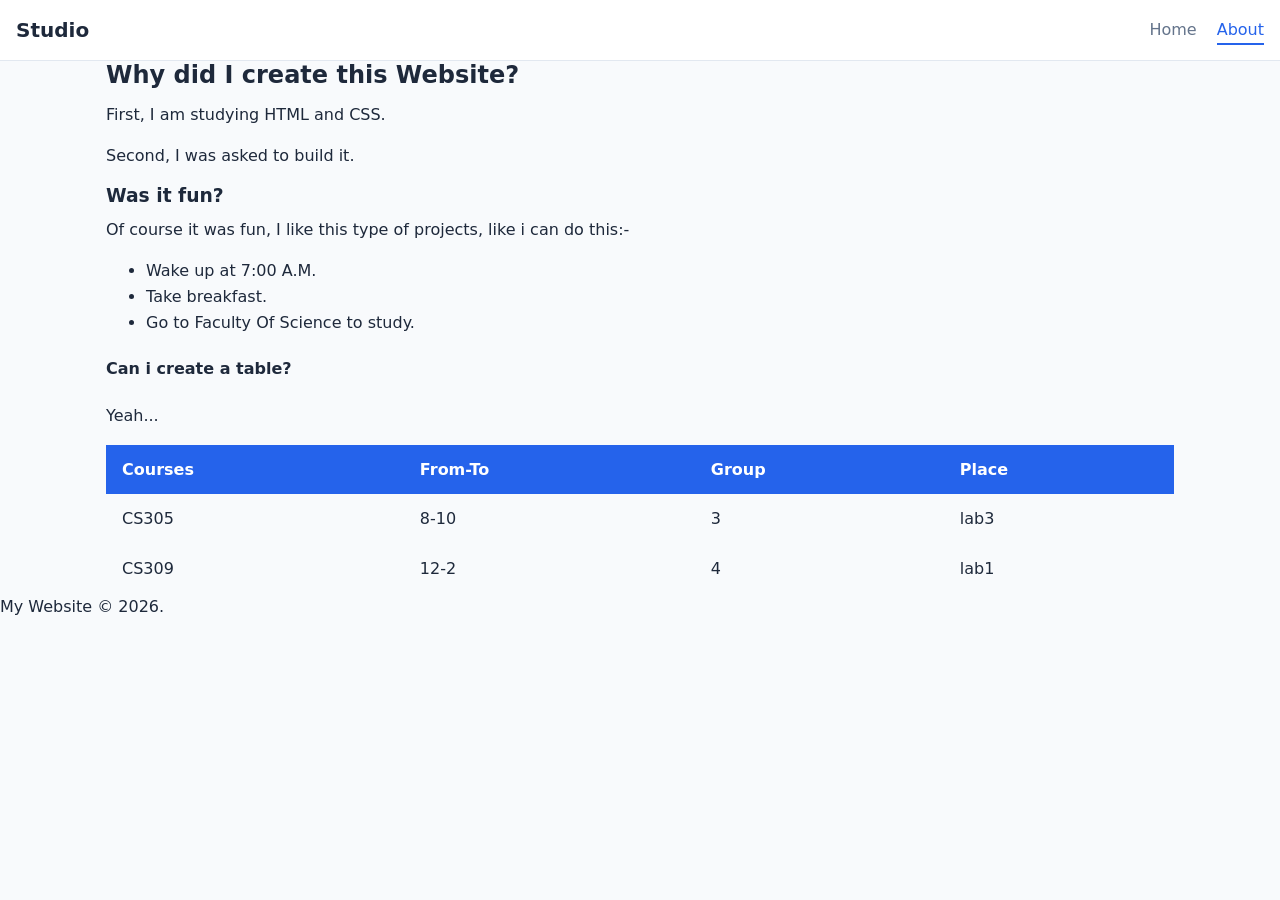
==== about.html @ bb8afc95 "Initial commit: add HTML and CSS" ====
<!DOCTYPE html>
<html lang="en">
    <head>
        <meta charset="UTF-8">
        <meta name="viewport" content="width=device-width, initial-scale=1.0">
        <title>About us</title>
        <link rel="stylesheet" href="css/styles.css">
    </head>
    <body>
        <header class="site-header">
            <a class="logo" href="index.html">Studio</a>
            <nav>
                <ul>
                    <li><a href="index.html">Home</a></li>
                    <li><a class="active" href="about.html">About</a></li>
                </ul>
            </nav>
        </header>
        <main class="container">
            <section>
                <h2>Why did I create this Website?</h2>
                <p>First, I am studying HTML and CSS.</p>
                <p>Second, I was asked to build it.</p>
                <h3>Was it fun?</h3>
                <p>Of course it was fun, I like this type of projects, like i can do this:-</p>
                <ul>
                    <li>Wake up at 7:00 A.M.</li>
                    <li>Take breakfast.</li>
                    <li>Go to Faculty Of Science to study.</li>
                </ul>
                <h4>Can i create a table?</h4>
                <p>Yeah...</p>
                <table>
                    <tr>
                        <th>Courses</th>
                        <th>From-To</th>
                        <th>Group</th>
                        <th>Place</th>
                    </tr>
                    <tr>
                        <td>CS305</td>
                        <td>8-10</td>
                        <td>3</td>
                        <td>lab3</td>
                    </tr>
                    <tr>
                        <td>CS309</td>
                        <td>12-2</td>
                        <td>4</td>
                        <td>lab1</td>
                    </tr>
                </table>
            </section>
        </main>
        <footer>My Website © 2026.</footer>
    </body>
</html>
---- css/styles.css ----
/*body {
    font-family: Arial,  sans-serif;
    background-color: rgb(235, 238, 231);
    margin: 0;
    color: #222;
}
header {
    background-color:rgb(60, 94, 82);
    color: aliceblue;
    padding: 10px;
    padding-left: 20px;
    margin: 0 ;
}
header a {
    color: beige;
}
main {
    max-width: 800px;
    margin: 30px auto;
    padding: 0 20px;
}
section {
    background-color: aliceblue;
    border-radius: 10px;
    padding: 25px;
    margin: 10px;
}
table {
    border-collapse: collapse;
    width: 100%;
}
th,
td {
    text-align: left;
    border: 2px solid darkgray;
    padding: 10px;
}
th {
    background-color:rgb(60, 94, 82);
    color: aliceblue;
}
footer {
    text-align: center;
    padding: 10px;
} */
:root {
    --primary:#2563eb;
    --bg:#f8fafc;
    --text: #1e293b;
    --radius: 8px;
    /* extra variables we will also use */
    --primary-dark: #1d4ed8;
    --surface: #ffffff;
    --border: #e2e8f0;
    --muted: #64748b;
    --space: 16px;
}

* { box-sizing: border-box; }

body {
    margin: 0;
    font-family: system-ui,-apple-system,"Segoe UI", sans-serif;
    background: var(--bg);
    color: var(--text);
    line-height: 1.6;
}

h1, h2, h3 {line-height: 1.2; margin:0 0 .5em;}

p {margin: 0 0 1em;}
a {color:var(--primary);}

.container {
    max-width: 1100px;
    margin: 0 auto;
    padding: 0 var(--space);
}

/* ---------- Navigation = FLEXBOX ---------- */
.site-header {
        display: flex;
        justify-content: space-between; /* logo left, links right */
        align-items: center; /* vertically centered */
        flex-wrap: wrap; /* wrap if the screen is too narrow */
        gap: var(--space);
        padding: 14px var(--space);
        background: var(--surface);
        border-bottom: 1px solid var(--border);
}
.logo { font-weight: 700;
        font-size: 1.25rem; 
        color: var(--text); 
        text-decoration: none; 
}
.site-header ul { 
        display: flex; 
        gap: 20px; 
        list-style: none; 
        margin: 0;
        padding: 0; 
}
.site-header a:not(.logo) { 
        text-decoration: none; 
        color: var(--muted);
        padding: 4px 0; 
}
.site-header a:not(.logo):hover,
.site-header a.active { 
        color: var(--primary); 
        border-bottom: 2px solid var(--primary); 
}
/* ---------- Hero ---------- */
.hero { padding: 64px 0 40px; }
.hero p { max-width: 55ch; color: var(--muted); font-size: 1.125rem; }
.hero .actions { 
    display: flex; gap: 12px;
    flex-wrap: wrap;
    margin-top: 24px;
}
/* ---------- Buttons ---------- */
.btn {
    display: inline-block;
    padding: 10px 20px;
    font: inherit;
    font-weight: 600;
    color: #fff;
    background: var(--primary);
    border: 2px solid var(--primary);
    border-radius: var(--radius);
    text-decoration: none;
    cursor: pointer;
    transition: background .15s, border-color .15s;
}
/* hover state (.is-hover lets us show the hover look without a mouse) */
.btn:hover:not(:disabled),
.btn.is-hover {
    background: var(--primary-dark);
    border-color: var(--primary-dark);
}
.btn:focus-visible { 
    outline: 3px solid #93b4f8; 
    outline-offset: 2px; 
}
/* disabled state */
.btn:disabled {
    background: #cbd5e1;
    border-color: #cbd5e1;
    color: #64748b;
    cursor: not-allowed;
}
.btn-outline { background: transparent; 
    color: var(--primary); 
}
.btn-outline:hover:not(:disabled) { 
    background: var(--primary); 
    color: #fff;
}
/* ---------- Card ---------- */
.card {
    background: var(--surface);
    border: 1px solid var(--border);
    border-radius: var(--radius);
    padding: 24px;
    box-shadow: 0 1px 3px rgba(15, 23, 42, .08);
}
.card h3 { font-size: 1.25rem; }
.card p { color: var(--muted); }
.card .btn { margin-top: 4px; }
/* ---------- Main content = GRID ---------- */
.grid {
    display: grid;
    grid-template-columns: repeat(3, 1fr); /* 3 equal columns */
    gap: 24px;
    padding-bottom: 48px;
}
.grid .wide { grid-column: 1 / -1; } 
/* from the first line to the last = full width */
/* ---------- Footer ---------- */
.site-footer {
    border-top: 1px solid var(--border);
    padding: 24px 0;
    color: var(--muted);
    text-align: center;
}
/* ---------- ONE breakpoint: mobile = single column ---------- */
@media (max-width: 700px) {
    .grid { grid-template-columns: 1fr; }
}
/* ---------- Responsive table ---------- */
.table-wrap {
overflow-x: auto; /* scrolls sideways on small screens */
border: 1px solid var(--border);
border-radius: var(--radius);
background: var(--surface);
}
table { 
    width: 100%; 
    min-width: 520px; 
    border-collapse: collapse; 
}
th, td { 
    padding: 12px 16px; 
    text-align: left; 
}
th { 
    background: var(--primary); 
    color: #fff; 
    white-space: nowrap; 
}
tbody tr:nth-child(even) { 
    background: var(--bg); 
} 
/* zebra rows */
tbody tr:hover { background: #e0e9fd; }
.badge { padding: 2px 10px; 
    border-radius: 999px; 
    font-size: .85rem; 
    font-weight: 600; 
    background: #dcfce7; 
    color: #166534; 
}
.badge.off { 
    background: #fee2e2; 
    color: #991b1b; 
}
/* ---------- Components page helpers ---------- */
.section { padding: 32px 0 8px; }
.section > h2 { margin-bottom: 16px; }
.row { 
    display: flex; 
    flex-wrap: wrap; gap: 16px; 
    align-items: center; 
}
.label { 
    color: var(--muted); 
    font-size: .9rem; 
}
.swatches { 
    display: grid; 
    grid-template-columns: repeat(auto-fit, minmax(140px, 1fr));
    gap: 16px; 
}
.swatch { border: 1px solid var(--border); 
    border-radius: var(--radius);
    overflow: hidden; 
    background: var(--surface); 
}
.swatch i { 
    display: block; 
    height: 56px; 
}
.swatch code { 
    display: block; 
    padding: 8px 12px; 
    font-size: .85rem; 
}
form.card {
    display: flex;
    flex-direction: column;
    gap : 10px;
}
form.card input,
form.card select,
form.card textarea {
    padding: 10px;
    border: 1px solid var(--border);
    border-radius: var(--radius);
    font: inherit;
}
form.card textarea {
    min-height: 150px;
    resize:vertical;
}
form.card label {
    font-weight: 600;
}
form.card .btn {
    width: fit-content;
    padding: 10px 20px;
}
input[type="date"] {
    padding: 12px;
    font-size: 16px;
}
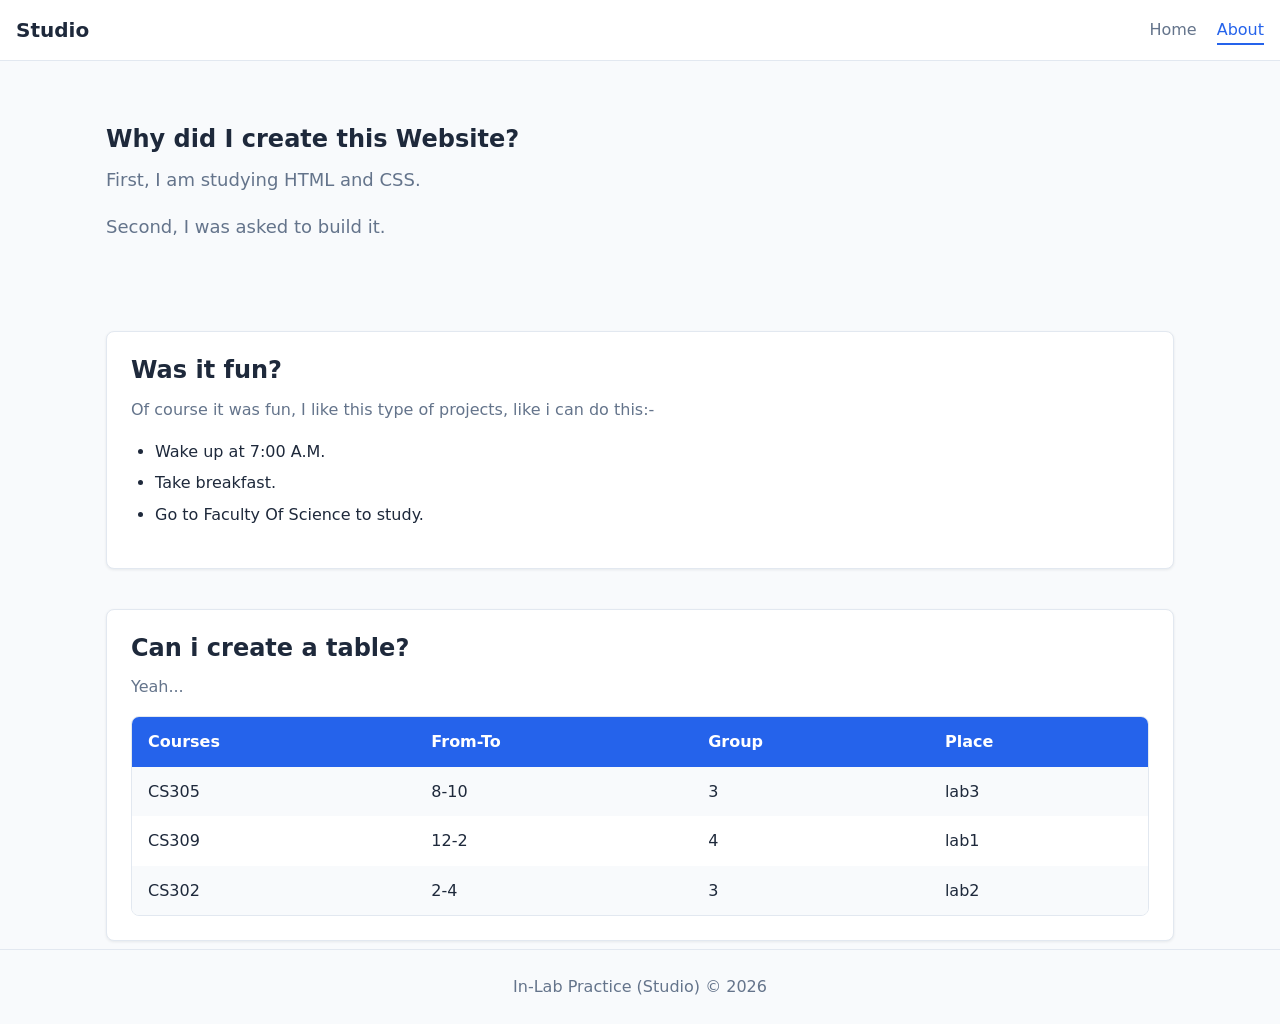
==== commit 3684af96: "Improving about page and styles" ====
--- a/about.html
+++ b/about.html
@@ -17,19 +17,27 @@
             </nav>
         </header>
         <main class="container">
-            <section>
-                <h2>Why did I create this Website?</h2>
+            <section class="hero">
+                <h1>Why did I create this Website?</h1>
                 <p>First, I am studying HTML and CSS.</p>
                 <p>Second, I was asked to build it.</p>
-                <h3>Was it fun?</h3>
+            </section>
+            <section class="section">    
+                <div class="card">
+                <h2>Was it fun?</h2>
                 <p>Of course it was fun, I like this type of projects, like i can do this:-</p>
                 <ul>
                     <li>Wake up at 7:00 A.M.</li>
                     <li>Take breakfast.</li>
                     <li>Go to Faculty Of Science to study.</li>
                 </ul>
-                <h4>Can i create a table?</h4>
+                </div>
+            </section>
+            <section class="section">
+                <div class="card">
+                <h2>Can i create a table?</h2>
                 <p>Yeah...</p>
+                <div class="table-wrap">
                 <table>
                     <tr>
                         <th>Courses</th>
@@ -49,9 +57,18 @@
                         <td>4</td>
                         <td>lab1</td>
                     </tr>
+                    <tr>
+                        <td>CS302</td>
+                        <td>2-4</td>
+                        <td>3</td>
+                        <td>lab2</td>
+                    </tr>
                 </table>
-            </section>
+            </div>
+        </section>
         </main>
-        <footer>My Website © 2026.</footer>
+        <footer class="site-footer">
+            <div class="container">In-Lab Practice (Studio) © 2026</div>
+        </footer>
     </body>
 </html>
--- a/css/styles.css
+++ b/css/styles.css
@@ -282,4 +282,11 @@
 input[type="date"] {
     padding: 12px;
     font-size: 16px;
+}
+.card ul {
+    padding-left: 24px;
+}
+
+.card li {
+    margin-bottom: 6px;
 }
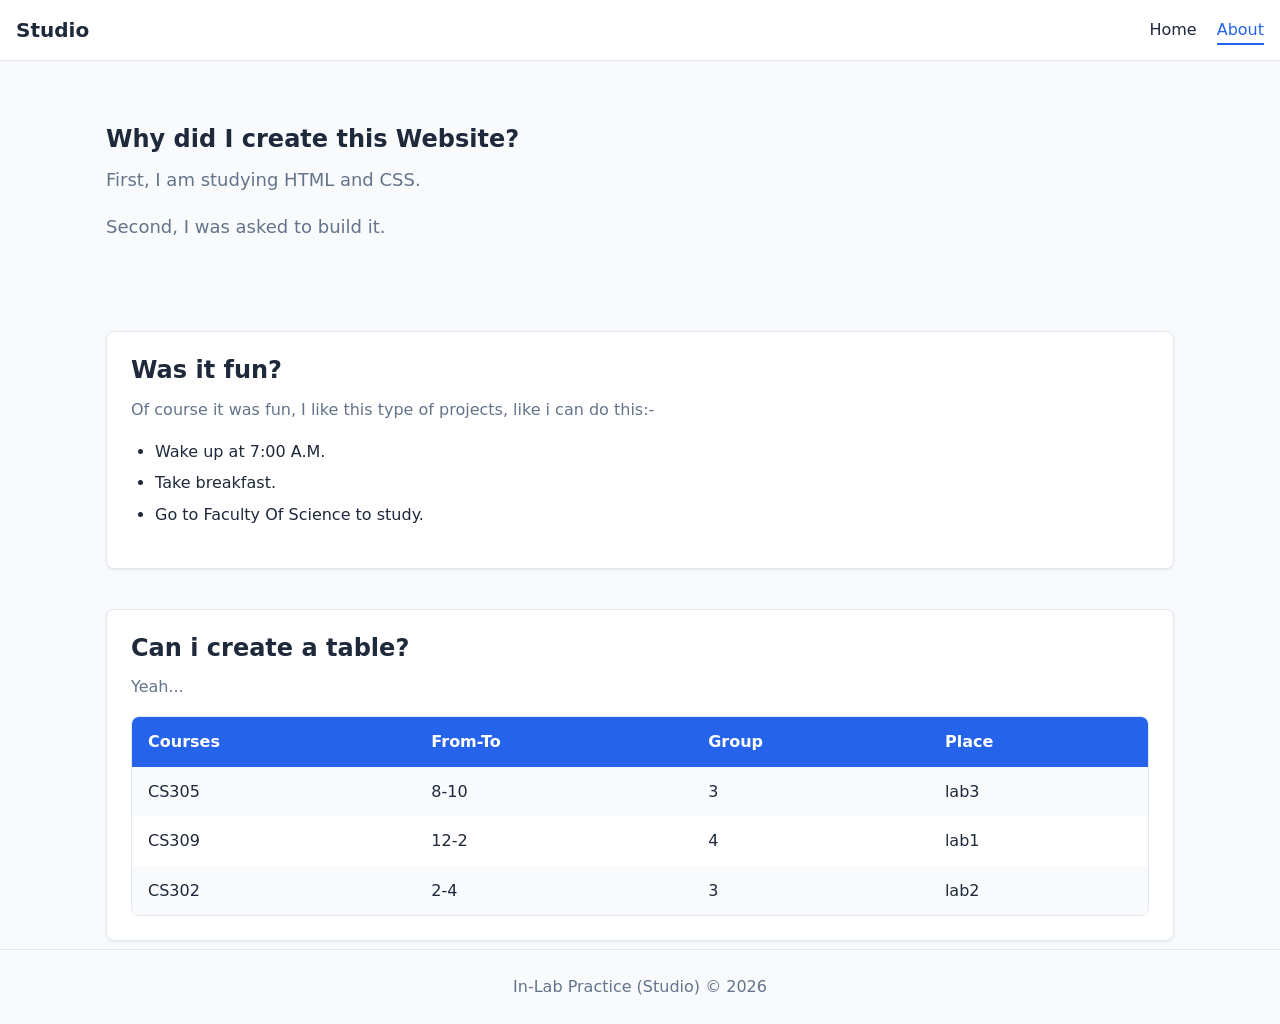
==== commit d19926ac: "Initial commit: add HTML and CSS" ====
--- a/about.html
+++ b/about.html
@@ -4,6 +4,7 @@
         <meta charset="UTF-8">
         <meta name="viewport" content="width=device-width, initial-scale=1.0">
         <title>About us</title>
+        <meta name="description" content="Learn more about the Studio project and its goals.">
         <link rel="stylesheet" href="css/styles.css">
     </head>
     <body>
@@ -65,6 +66,7 @@
                     </tr>
                 </table>
             </div>
+            </div>
         </section>
         </main>
         <footer class="site-footer">
--- a/css/styles.css
+++ b/css/styles.css
@@ -49,7 +49,7 @@
     --text: #1e293b;
     --radius: 8px;
     /* extra variables we will also use */
-    --primary-dark: #1d4ed8;
+    --primary-dark: #1a43b6;
     --surface: #ffffff;
     --border: #e2e8f0;
     --muted: #64748b;
@@ -66,7 +66,9 @@
     line-height: 1.6;
 }
 
-h1, h2, h3 {line-height: 1.2; margin:0 0 .5em;}
+h1, h2, h3 {line-height: 1.2; 
+    margin:0 0 .5em;
+}
 
 p {margin: 0 0 1em;}
 a {color:var(--primary);}
@@ -88,10 +90,11 @@
         background: var(--surface);
         border-bottom: 1px solid var(--border);
 }
-.logo { font-weight: 700;
-        font-size: 1.25rem; 
-        color: var(--text); 
-        text-decoration: none; 
+.logo { 
+    font-weight: 700;
+    font-size: 1.25rem; 
+    color: var(--text); 
+    text-decoration: none; 
 }
 .site-header ul { 
         display: flex; 
@@ -101,8 +104,8 @@
         padding: 0; 
 }
 .site-header a:not(.logo) { 
-        text-decoration: none; 
-        color: var(--muted);
+        text-decoration: none;
+        color: var(--text);
         padding: 4px 0; 
 }
 .site-header a:not(.logo):hover,
@@ -112,7 +115,11 @@
 }
 /* ---------- Hero ---------- */
 .hero { padding: 64px 0 40px; }
-.hero p { max-width: 55ch; color: var(--muted); font-size: 1.125rem; }
+.hero p { 
+    max-width: 55ch; 
+    color: var(--muted); 
+    font-size: 1.125rem; 
+}
 .hero .actions { 
     display: flex; gap: 12px;
     flex-wrap: wrap;
@@ -149,7 +156,8 @@
     color: #64748b;
     cursor: not-allowed;
 }
-.btn-outline { background: transparent; 
+.btn-outline { 
+    background: transparent; 
     color: var(--primary); 
 }
 .btn-outline:hover:not(:disabled) { 
@@ -170,11 +178,24 @@
 /* ---------- Main content = GRID ---------- */
 .grid {
     display: grid;
-    grid-template-columns: repeat(3, 1fr); /* 3 equal columns */
+    grid-template-columns: 1fr; /* 3 equal columns */
     gap: 24px;
     padding-bottom: 48px;
 }
 .grid .wide { grid-column: 1 / -1; } 
+/* Tablet */
+@media (min-width: 701px) {
+    .grid {
+        grid-template-columns: repeat(2, 1fr);
+    }
+}
+/* Desktop */
+@media (min-width: 1024px) {
+    .grid {
+        grid-template-columns: repeat(3, 1fr);
+    }
+}
+
 /* from the first line to the last = full width */
 /* ---------- Footer ---------- */
 .site-footer {
@@ -260,6 +281,9 @@
     flex-direction: column;
     gap : 10px;
 }
+form.card h3 {
+    font-size: 1.55em;
+}
 form.card input,
 form.card select,
 form.card textarea {
@@ -267,6 +291,7 @@
     border: 1px solid var(--border);
     border-radius: var(--radius);
     font: inherit;
+    background: var(--bg);
 }
 form.card textarea {
     min-height: 150px;
@@ -289,4 +314,158 @@
 
 .card li {
     margin-bottom: 6px;
+}
+.alert {
+    padding: 12px 16px;
+    margin-bottom: 16px;
+    border: 1px solid;
+    border-radius: var(--radius);
+    transition: transform .2sec ease;
+}
+.alert:hover {
+    transform: scale(1.05);
+}
+.alert-success {
+    background: #d8f5e2; 
+    color: #12552c; 
+    border-color: #86efac;
+}
+.alert-warning {
+    background: #fef3c7; 
+    color: #933e09; 
+    border-color: #f3d05b;
+}
+.alert-error {
+    background: #fee2e2; 
+    color: #991b1b; 
+    border-color: #f59595;
+}
+
+.modal-toggle {display: none;}
+
+.modal-overlay {
+    position: fixed;
+    top: 0; left: 0; right: 0; bottom: 0;
+    background: rgba(0,0,0,.7);
+    
+    display: flex;
+    justify-content: center;
+    align-items: center;
+
+    visibility: hidden;
+    opacity: 0;
+    z-index: 1000;
+    cursor: pointer;
+    transition: opacity .2s ease;
+}
+
+/* Display the modal when checkbox is checked */
+.modal-toggle:checked ~ .modal-overlay {
+    visibility: visible;
+    opacity: 1;
+}
+.modal {
+    background: var(--surface);
+    color: var(--text);
+    border-radius: var(--radius,8px);
+    width: 90%;
+    max-width: 500px;
+    box-shadow: 0 10px 30px rgba(0,0,0,.3);
+    padding: 24px;
+}
+.modal-header {
+    display: flex;
+    justify-content: space-between;
+    align-items: center;
+    gap: 20px;
+    margin-bottom: 20px;
+}
+
+.modal-header h3 {
+    margin: 0;
+    font-size: 1.65rem;
+}
+.modal p {
+    padding: 20px 10px;
+    margin: 5px 0;
+}
+.modal-close {
+    font-size: 30px;
+    line-height: 1;
+    cursor: pointer;
+}
+
+@media (prefers-color-scheme: dark) {
+    :root {
+        --primary: #5f57bb; 
+        --primary-dark: #4136bd; 
+        --bg: #1d2025; 
+        --text: #e7ebef; 
+        --surface: #0c1014; 
+        --border: #44454f; 
+        --muted: #cdd0d4;
+    }
+    .site-header a:not(.logo):hover,
+    .site-header a.active { 
+        color: #b9b2ff; 
+        border-bottom: 2px solid #b9b2ff; 
+    }
+    .btn-outline {
+        background: transparent;
+        color: #b9b2ff;
+        border-color: #b9b2ff;
+    }
+    .btn-outline:hover:not(:disabled) { 
+        background: var(--primary-dark); 
+        color: #fff;
+    }
+    .btn:hover:not(:disabled),
+    .btn.is-hover {
+        background: var(--primary-dark);
+        border-color: var(--primary-dark);
+    }
+    /* badge */
+    .badge { 
+        background:#1e311f;
+        color: #acef40;
+    }
+    .badge.off { 
+        background: #3f1e1e; 
+        color: #f87171;
+    }
+    /* table */
+    th { 
+        background: var(--primary-dark);
+        color: #fff;
+    }
+    /* Table hover */
+    tbody tr:hover { 
+        background: #303e4d; 
+    }
+    form.card input,
+    form.card select,
+    form.card textarea {
+        background: var(--bg);
+        color: var(--text);
+    }
+    /* alert colors */
+    .alert-success {
+        background: #1e311f;
+        color: #acef40;
+        border-color: #3cf37f;
+    }
+    .alert-warning {
+        background: #3e2f21;
+        color: #facc15;
+        border-color: #fbbf24;
+    }
+    .alert-error {
+        background: #3f1e1e;
+        color: #f87171;
+        border-color: #ff7979;
+    }
+    /* links */
+    a { 
+        color: var(--primary); 
+    }
 }
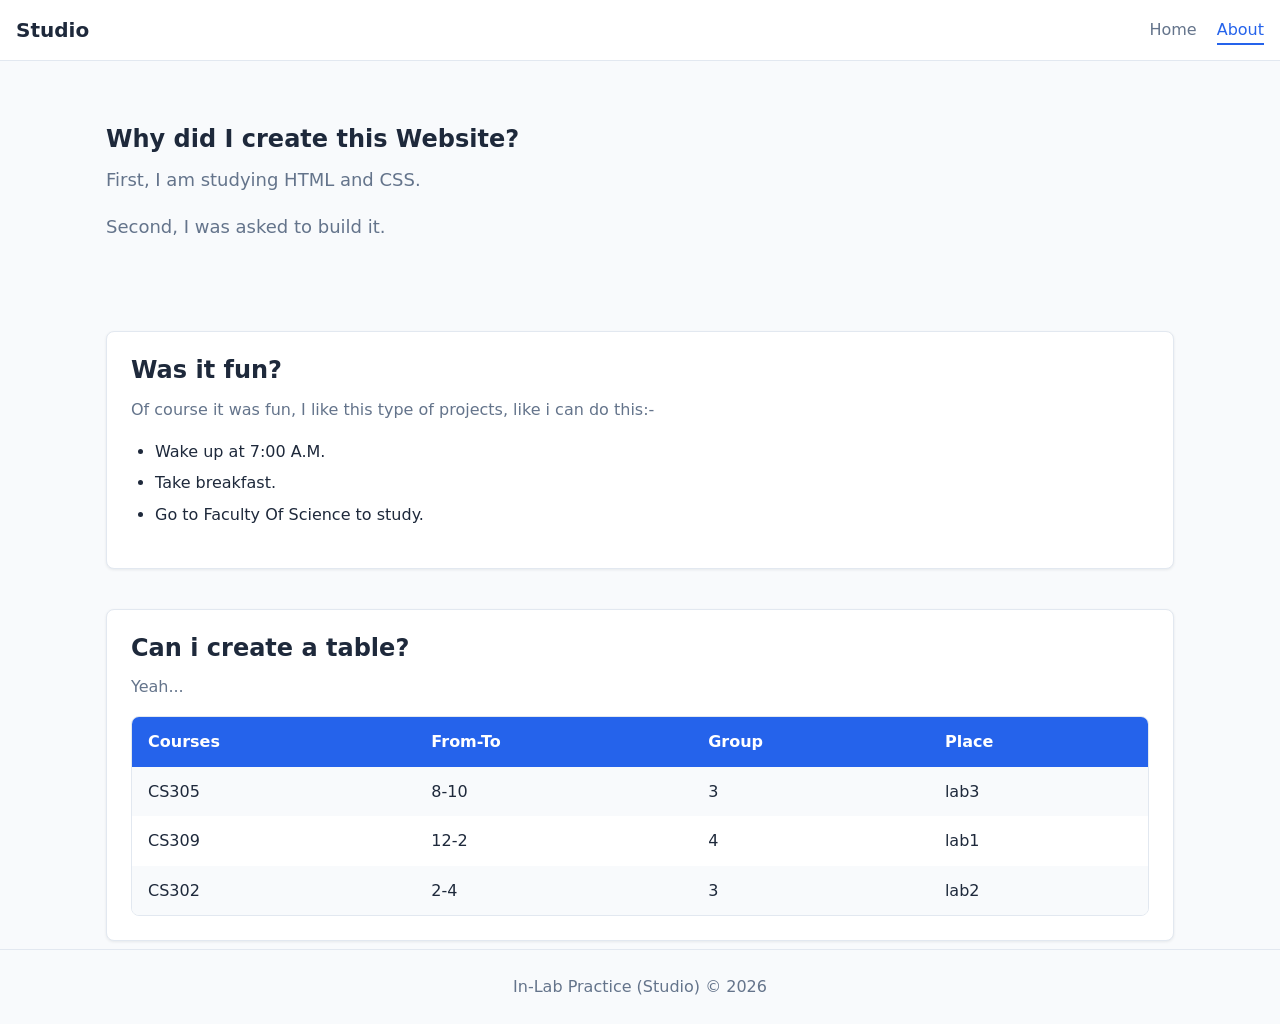
==== commit 1db62592: "Revert "Initial commit: add HTML and CSS" This reverts commit d19926ac6d19c8b3cf0f084858c8e733e83ac0" ====
--- a/about.html
+++ b/about.html
@@ -4,7 +4,6 @@
         <meta charset="UTF-8">
         <meta name="viewport" content="width=device-width, initial-scale=1.0">
         <title>About us</title>
-        <meta name="description" content="Learn more about the Studio project and its goals.">
         <link rel="stylesheet" href="css/styles.css">
     </head>
     <body>
--- a/css/styles.css
+++ b/css/styles.css
@@ -49,7 +49,7 @@
     --text: #1e293b;
     --radius: 8px;
     /* extra variables we will also use */
-    --primary-dark: #1a43b6;
+    --primary-dark: #1d4ed8;
     --surface: #ffffff;
     --border: #e2e8f0;
     --muted: #64748b;
@@ -66,9 +66,7 @@
     line-height: 1.6;
 }
 
-h1, h2, h3 {line-height: 1.2; 
-    margin:0 0 .5em;
-}
+h1, h2, h3 {line-height: 1.2; margin:0 0 .5em;}
 
 p {margin: 0 0 1em;}
 a {color:var(--primary);}
@@ -90,11 +88,10 @@
         background: var(--surface);
         border-bottom: 1px solid var(--border);
 }
-.logo { 
-    font-weight: 700;
-    font-size: 1.25rem; 
-    color: var(--text); 
-    text-decoration: none; 
+.logo { font-weight: 700;
+        font-size: 1.25rem; 
+        color: var(--text); 
+        text-decoration: none; 
 }
 .site-header ul { 
         display: flex; 
@@ -104,8 +101,8 @@
         padding: 0; 
 }
 .site-header a:not(.logo) { 
-        text-decoration: none;
-        color: var(--text);
+        text-decoration: none; 
+        color: var(--muted);
         padding: 4px 0; 
 }
 .site-header a:not(.logo):hover,
@@ -115,11 +112,7 @@
 }
 /* ---------- Hero ---------- */
 .hero { padding: 64px 0 40px; }
-.hero p { 
-    max-width: 55ch; 
-    color: var(--muted); 
-    font-size: 1.125rem; 
-}
+.hero p { max-width: 55ch; color: var(--muted); font-size: 1.125rem; }
 .hero .actions { 
     display: flex; gap: 12px;
     flex-wrap: wrap;
@@ -156,8 +149,7 @@
     color: #64748b;
     cursor: not-allowed;
 }
-.btn-outline { 
-    background: transparent; 
+.btn-outline { background: transparent; 
     color: var(--primary); 
 }
 .btn-outline:hover:not(:disabled) { 
@@ -178,24 +170,11 @@
 /* ---------- Main content = GRID ---------- */
 .grid {
     display: grid;
-    grid-template-columns: 1fr; /* 3 equal columns */
+    grid-template-columns: repeat(3, 1fr); /* 3 equal columns */
     gap: 24px;
     padding-bottom: 48px;
 }
 .grid .wide { grid-column: 1 / -1; } 
-/* Tablet */
-@media (min-width: 701px) {
-    .grid {
-        grid-template-columns: repeat(2, 1fr);
-    }
-}
-/* Desktop */
-@media (min-width: 1024px) {
-    .grid {
-        grid-template-columns: repeat(3, 1fr);
-    }
-}
-
 /* from the first line to the last = full width */
 /* ---------- Footer ---------- */
 .site-footer {
@@ -281,9 +260,6 @@
     flex-direction: column;
     gap : 10px;
 }
-form.card h3 {
-    font-size: 1.55em;
-}
 form.card input,
 form.card select,
 form.card textarea {
@@ -291,7 +267,6 @@
     border: 1px solid var(--border);
     border-radius: var(--radius);
     font: inherit;
-    background: var(--bg);
 }
 form.card textarea {
     min-height: 150px;
@@ -314,158 +289,4 @@
 
 .card li {
     margin-bottom: 6px;
-}
-.alert {
-    padding: 12px 16px;
-    margin-bottom: 16px;
-    border: 1px solid;
-    border-radius: var(--radius);
-    transition: transform .2sec ease;
-}
-.alert:hover {
-    transform: scale(1.05);
-}
-.alert-success {
-    background: #d8f5e2; 
-    color: #12552c; 
-    border-color: #86efac;
-}
-.alert-warning {
-    background: #fef3c7; 
-    color: #933e09; 
-    border-color: #f3d05b;
-}
-.alert-error {
-    background: #fee2e2; 
-    color: #991b1b; 
-    border-color: #f59595;
-}
-
-.modal-toggle {display: none;}
-
-.modal-overlay {
-    position: fixed;
-    top: 0; left: 0; right: 0; bottom: 0;
-    background: rgba(0,0,0,.7);
-    
-    display: flex;
-    justify-content: center;
-    align-items: center;
-
-    visibility: hidden;
-    opacity: 0;
-    z-index: 1000;
-    cursor: pointer;
-    transition: opacity .2s ease;
-}
-
-/* Display the modal when checkbox is checked */
-.modal-toggle:checked ~ .modal-overlay {
-    visibility: visible;
-    opacity: 1;
-}
-.modal {
-    background: var(--surface);
-    color: var(--text);
-    border-radius: var(--radius,8px);
-    width: 90%;
-    max-width: 500px;
-    box-shadow: 0 10px 30px rgba(0,0,0,.3);
-    padding: 24px;
-}
-.modal-header {
-    display: flex;
-    justify-content: space-between;
-    align-items: center;
-    gap: 20px;
-    margin-bottom: 20px;
-}
-
-.modal-header h3 {
-    margin: 0;
-    font-size: 1.65rem;
-}
-.modal p {
-    padding: 20px 10px;
-    margin: 5px 0;
-}
-.modal-close {
-    font-size: 30px;
-    line-height: 1;
-    cursor: pointer;
-}
-
-@media (prefers-color-scheme: dark) {
-    :root {
-        --primary: #5f57bb; 
-        --primary-dark: #4136bd; 
-        --bg: #1d2025; 
-        --text: #e7ebef; 
-        --surface: #0c1014; 
-        --border: #44454f; 
-        --muted: #cdd0d4;
-    }
-    .site-header a:not(.logo):hover,
-    .site-header a.active { 
-        color: #b9b2ff; 
-        border-bottom: 2px solid #b9b2ff; 
-    }
-    .btn-outline {
-        background: transparent;
-        color: #b9b2ff;
-        border-color: #b9b2ff;
-    }
-    .btn-outline:hover:not(:disabled) { 
-        background: var(--primary-dark); 
-        color: #fff;
-    }
-    .btn:hover:not(:disabled),
-    .btn.is-hover {
-        background: var(--primary-dark);
-        border-color: var(--primary-dark);
-    }
-    /* badge */
-    .badge { 
-        background:#1e311f;
-        color: #acef40;
-    }
-    .badge.off { 
-        background: #3f1e1e; 
-        color: #f87171;
-    }
-    /* table */
-    th { 
-        background: var(--primary-dark);
-        color: #fff;
-    }
-    /* Table hover */
-    tbody tr:hover { 
-        background: #303e4d; 
-    }
-    form.card input,
-    form.card select,
-    form.card textarea {
-        background: var(--bg);
-        color: var(--text);
-    }
-    /* alert colors */
-    .alert-success {
-        background: #1e311f;
-        color: #acef40;
-        border-color: #3cf37f;
-    }
-    .alert-warning {
-        background: #3e2f21;
-        color: #facc15;
-        border-color: #fbbf24;
-    }
-    .alert-error {
-        background: #3f1e1e;
-        color: #f87171;
-        border-color: #ff7979;
-    }
-    /* links */
-    a { 
-        color: var(--primary); 
-    }
 }
